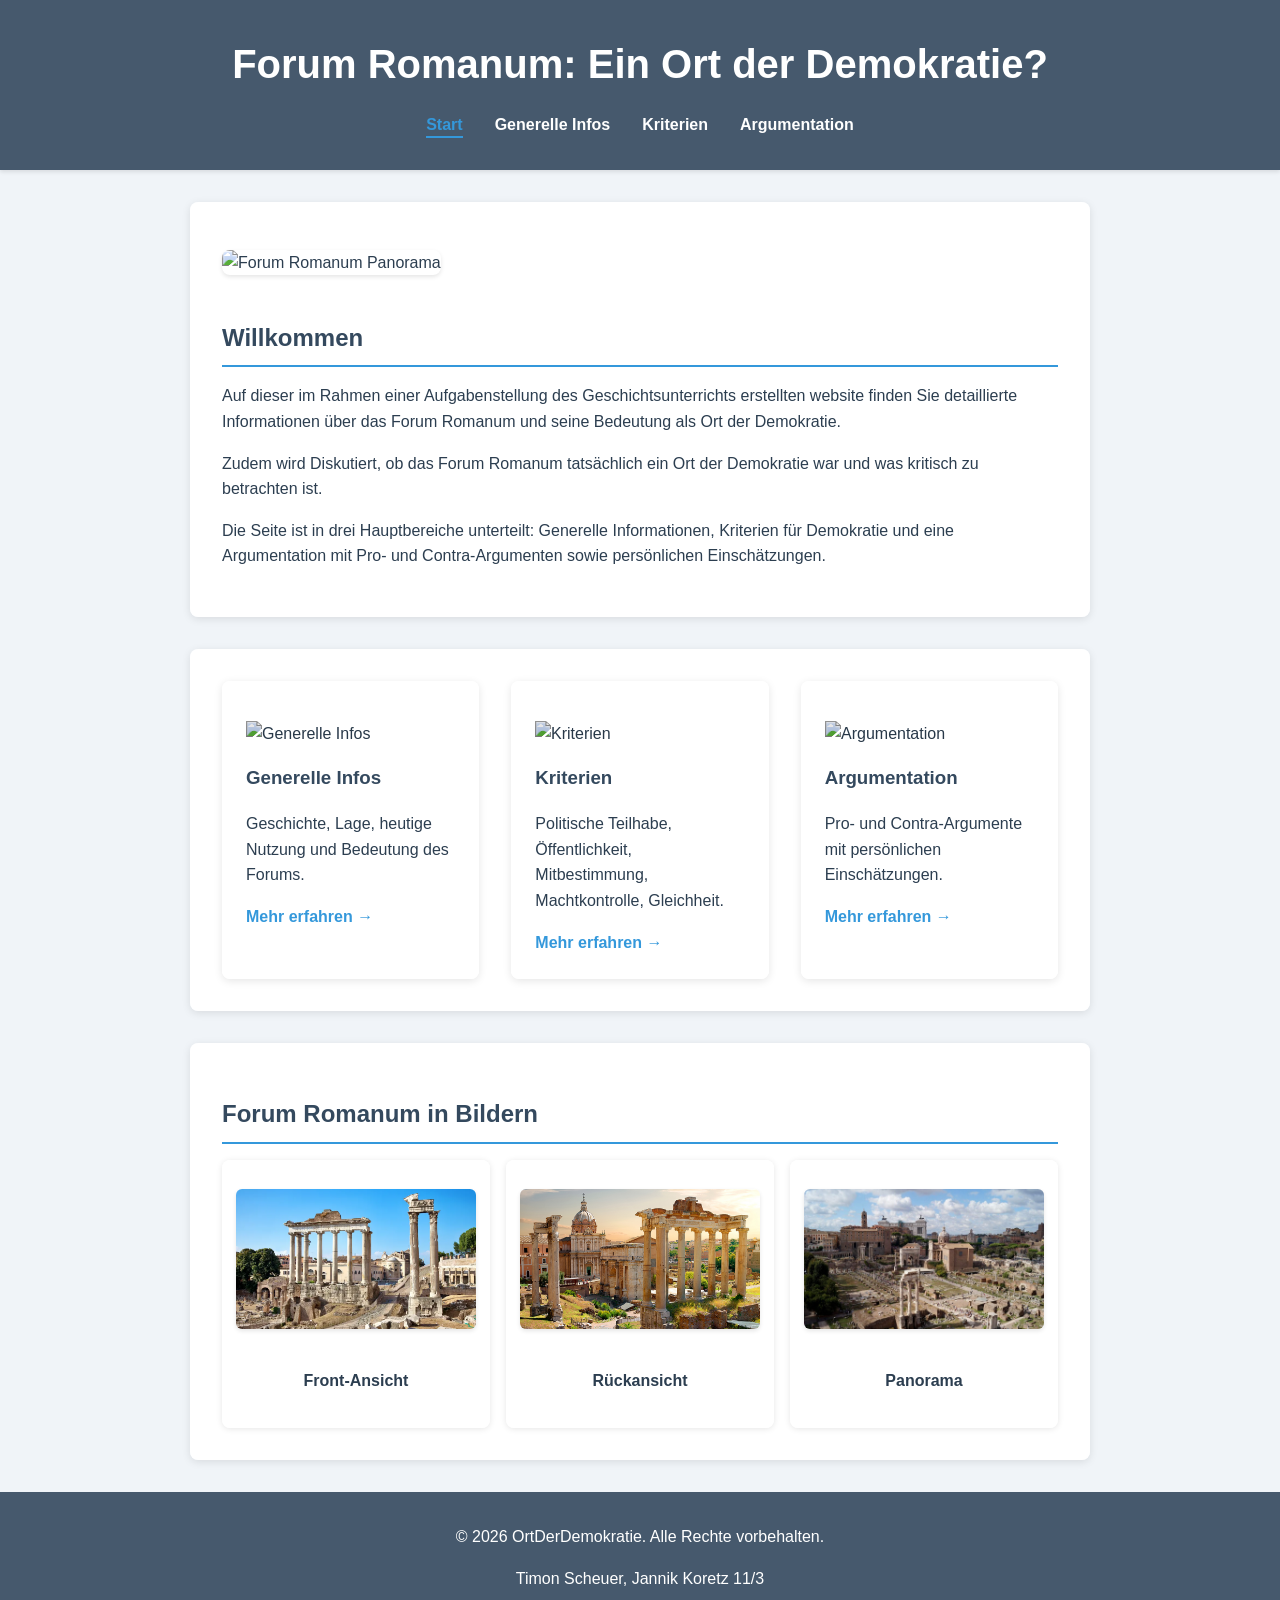
==== index.html @ 0df6974a "preview" ====
<!DOCTYPE html>
<html lang="de">
<head>
    <meta charset="UTF-8" />
    <meta name="viewport" content="width=device-width, initial-scale=1.0" />
    <title>Forum Romanum: Ort der Demokratie</title>
    <link rel="stylesheet" href="css/styles.css" />
</head>
<body>
    <header>
        <h1>Forum Romanum: Ein Ort der Demokratie?</h1>
        <nav>
            <ul>
                <li><a href="index.html" class="active">Start</a></li>
                <li><a href="sites/general.html">Generelle Infos</a></li>
                <li><a href="sites/criteria.html">Kriterien</a></li>
                <li><a href="sites/argumentation.html">Argumentation</a></li>
            </ul>
        </nav>
    </header>

    <main>
        <section class="hero">
            <img src="imgs/Forum_romanum_panorama.jpg" alt="Forum Romanum Panorama" class="hero-image" />
            <h2>Willkommen</h2>
            <p>Auf dieser im Rahmen einer Aufgabenstellung des Geschichtsunterrichts erstellten website finden Sie detaillierte Informationen über das Forum Romanum und seine Bedeutung als Ort der Demokratie.</p>
            <p>Zudem wird Diskutiert, ob das Forum Romanum tatsächlich ein Ort der Demokratie war und was kritisch zu betrachten ist.</p>
            <p>Die Seite ist in drei Hauptbereiche unterteilt: Generelle Informationen, Kriterien für Demokratie und eine Argumentation mit Pro- und Contra-Argumenten sowie persönlichen Einschätzungen.</p>
        </section>

        <section class="cards">
            <div class="card">
                <img src="imgs/generelle-info-icon.png" alt="Generelle Infos" />
                <h3>Generelle Infos</h3>
                <p>Geschichte, Lage, heutige Nutzung und Bedeutung des Forums.</p>
                <a href="sites/general.html">Mehr erfahren →</a>
            </div>
            <div class="card">
                <img src="imgs/kriterien-icon.png" alt="Kriterien" />
                <h3>Kriterien</h3>
                <p>Politische Teilhabe, Öffentlichkeit, Mitbestimmung, Machtkontrolle, Gleichheit.</p>
                <a href="sites/criteria.html">Mehr erfahren →</a>
            </div>
            <div class="card">
                <img src="imgs/argumentation-icon.png" alt="Argumentation" />
                <h3>Argumentation</h3>
                <p>Pro- und Contra-Argumente mit persönlichen Einschätzungen.</p>
                <a href="sites/argumentation.html">Mehr erfahren →</a>
            </div>
        </section>

        <section class="image-cards">
            <h2>Forum Romanum in Bildern</h2>
            <div class="image-card-grid">
                <article class="image-card">
                    <img src="imgs/front.webp" alt="Forum Romanum Frontansicht" />
                    <h4>Front-Ansicht</h4>
                </article>
                <article class="image-card">
                    <img src="imgs/back.jpg" alt="Forum Romanum Rückansicht" />
                    <h4>Rückansicht</h4>
                </article>
                <article class="image-card">
                    <img src="imgs/view.jpg" alt="Forum Romanum Gesamtansicht" />
                    <h4>Panorama</h4>
                </article>
            </div>
        </section>
    </main>

    <footer>
        <p>&copy; 2026 OrtDerDemokratie. Alle Rechte vorbehalten.</p>
        <p>Timon Scheuer, Jannik Koretz 11/3</p>
    </footer>
</body>
</html>
---- css/styles.css ----
body {
    font-family: 'Segoe UI', Tahoma, Geneva, Verdana, sans-serif;
    line-height: 1.6;
    margin: 0;
    padding: 0;
    background-color: #f0f4f8;
    color: #2c3e50;
    min-height: 100vh;
    animation: fadeIn 1s ease-in;
}

@keyframes fadeIn {
    from { opacity: 0; }
    to { opacity: 1; }
}

header {
    background-color: rgba(52, 73, 94, 0.9);
    backdrop-filter: blur(10px);
    color: white;
    text-align: center;
    padding: 2rem 1rem;
    box-shadow: 0 2px 4px rgba(0,0,0,0.1);
    position: relative;
}

h1 {
    margin: 0;
    font-size: 2.5rem;
    animation: slideDown 0.8s ease-out;
}

@keyframes slideDown {
    from { transform: translateY(-20px); opacity: 0; }
    to { transform: translateY(0); opacity: 1; }
}

nav ul {
    list-style: none;
    padding: 0;
    margin: 1rem 0 0 0;
    display: flex;
    justify-content: center;
    gap: 2rem;
    flex-wrap: wrap;
}

nav a {
    color: white;
    text-decoration: none;
    font-weight: bold;
    position: relative;
    transition: all 0.3s ease;
}

nav a::after {
    content: '';
    position: absolute;
    width: 0;
    height: 2px;
    bottom: -5px;
    left: 0;
    background-color: #3498db;
    transition: width 0.3s ease;
}

nav a:hover::after,
nav a.active::after {
    width: 100%;
}

nav a:hover,
nav a.active {
    color: #3498db;
    transform: scale(1.05);
}

main {
    max-width: 900px;
    margin: 2rem auto;
    padding: 0 1rem;
}

section {
    background: rgba(255, 255, 255, 0.95);
    backdrop-filter: blur(5px);
    padding: 2rem;
    border-radius: 8px;
    box-shadow: 0 2px 8px rgba(0,0,0,0.1);
    margin-bottom: 2rem;
    animation: slideUp 0.6s ease-out;
}

section img {
    max-width: 100%;
    height: auto;
    border-radius: 8px;
    margin: 1rem 0;
    box-shadow: 0 2px 4px rgba(0,0,0,0.1);
}

@keyframes slideUp {
    from { transform: translateY(20px); opacity: 0; }
    to { transform: translateY(0); opacity: 1; }
}

.hero-image {
    width: 100%;
    height: 250px;
    object-fit: cover;
    border-radius: 8px;
    margin-bottom: 1.5rem;
    animation: imageZoom 1s ease-out;
}

@keyframes imageZoom {
    from { transform: scale(0.95); opacity: 0; }
    to { transform: scale(1); opacity: 1; }
}

.cards {
    display: grid;
    grid-template-columns: repeat(auto-fit, minmax(250px, 1fr));
    gap: 2rem;
    margin-top: 2rem;
}

.card {
    background: rgba(255, 255, 255, 0.95);
    backdrop-filter: blur(5px);
    padding: 1.5rem;
    border-radius: 8px;
    box-shadow: 0 2px 8px rgba(0,0,0,0.1);
    transition: all 0.3s ease;
    animation: slideUp 0.6s ease-out;
}

.card:hover {
    transform: translateY(-5px);
    box-shadow: 0 4px 12px rgba(0,0,0,0.15);
}

.card img {
    width: 48px;
    height: 48px;
    object-fit: contain;
    border-radius: 0;
    box-shadow: none;
    margin-bottom: 1rem;
    filter: brightness(0.9);
    transition: filter 0.3s ease;
}

.card:hover img {
    filter: brightness(1.1);
}

.card h3 {
    color: #34495e;
    margin-top: 0;
}

.card a {
    color: #3498db;
    text-decoration: none;
    font-weight: bold;
    transition: all 0.3s ease;
}

.card a:hover {
    color: #2980b9;
    transform: translateX(3px);
}

h2 {
    color: #34495e;
    border-bottom: 2px solid #3498db;
    padding-bottom: 0.5rem;
    margin-bottom: 1rem;
}

ul {
    list-style-type: disc;
    padding-left: 1.5rem;
}

.argument {
    margin-bottom: 1.5rem;
    padding: 1.5rem;
    background: rgba(236, 240, 241, 0.8);
    border-left: 4px solid #3498db;
    border-radius: 8px;
    transition: all 0.3s ease;
}

.argument:hover {
    background: rgba(213, 219, 219, 0.9);
    transform: translateX(5px);
}

footer {
    text-align: center;
    padding: 1rem;
    background-color: rgba(52, 73, 94, 0.9);
    backdrop-filter: blur(10px);
    color: white;
}

.criteria-table {
    width: 100%;
    border-collapse: collapse;
    margin-top: 1.5rem;
    box-shadow: none;
}

.criteria-table th,
.criteria-table td {
    border: none;
    border-bottom: 1px solid #d1e2ef;
    padding: 0.8rem 0.75rem;
    text-align: left;
    vertical-align: top;
    line-height: 1.5;
}

.criteria-table th {
    background-color: #f6fbff;
    color: #2c4c6d;
    font-weight: 700;
    font-size: 0.95rem;
    letter-spacing: 0.03em;
}

.criteria-table tbody tr:nth-child(odd) {
    background-color: #ffffff;
}

.criteria-table tbody tr:nth-child(even) {
    background-color: #f8fbfe;
}

.criteria-table tbody tr:hover {
    background-color: #eaf4fb;
    transform: none;
}

.criteria-table td:first-child {
    width: 30%;
    color: #30506f;
    font-weight: 600;
    border-right: 1px solid #d1e2ef;
}

.criteria-table td:last-child {
    color: #405a70;
    font-weight: 400;
}

.image-grid {
    display: grid;
    grid-template-columns: repeat(auto-fit, minmax(160px, 1fr));
    gap: 0.85rem;
    margin: 1rem 0 1.5rem;
}

.image-grid img {
    width: 100%;
    height: 130px;
    object-fit: cover;
    border-radius: 6px;
    border: 1px solid rgba(0, 0, 0, 0.12);
}

.feature-with-image {
    display: grid;
    grid-template-columns: minmax(170px, 240px) 1fr;
    gap: 1rem;
    align-items: center;
    margin-bottom: 1rem;
}

.feature-with-image img {
    width: 100%;
    height: auto;
    border-radius: 8px;
    object-fit: cover;
    border: 1px solid rgba(0,0,0,0.12);
}

.image-cards {
    margin-top: 2rem;
}

.image-card-grid {
    display: grid;
    grid-template-columns: repeat(auto-fit, minmax(180px, 1fr));
    gap: 1rem;
}

.image-card {
    background: rgba(255,255,255,0.95);
    padding: 0.85rem;
    border-radius: 8px;
    box-shadow: 0 1px 6px rgba(0,0,0,0.1);
    text-align: center;
    transition: transform 0.2s ease, box-shadow 0.2s ease;
}

.image-card:hover {
    transform: translateY(-3px);
    box-shadow: 0 2px 12px rgba(0,0,0,0.14);
}

.image-card img {
    width: 100%;
    height: 140px;
    object-fit: cover;
    border-radius: 6px;
    margin-bottom: 0.6rem;
}

.info-intro {
    padding: 1.2rem;
    background: rgba(255,255,255,0.95);
    border-radius: 10px;
    box-shadow: 0 2px 8px rgba(0,0,0,0.08);
    margin: 1rem 0;
}

.info-grid {
    display: grid;
    grid-template-columns: 1fr minmax(220px, 280px);
    gap: 1.2rem;
    align-items: start;
}

.info-image img {
    width: 100%;
    height: auto;
    border-radius: 8px;
    border: 1px solid rgba(0,0,0,0.12);
    object-fit: cover;
}

.info-text h2 {
    margin-top: 0;
}

.info-text h3 {
    margin: 1rem 0 0.5rem;
    color: #2c4c6d;
}

.info-text h4 {
    margin: 0.7rem 0 0.3rem;
    font-weight: 600;
}

.info-text p {
    margin: 0.45rem 0 0.9rem;
    line-height: 1.55;
}
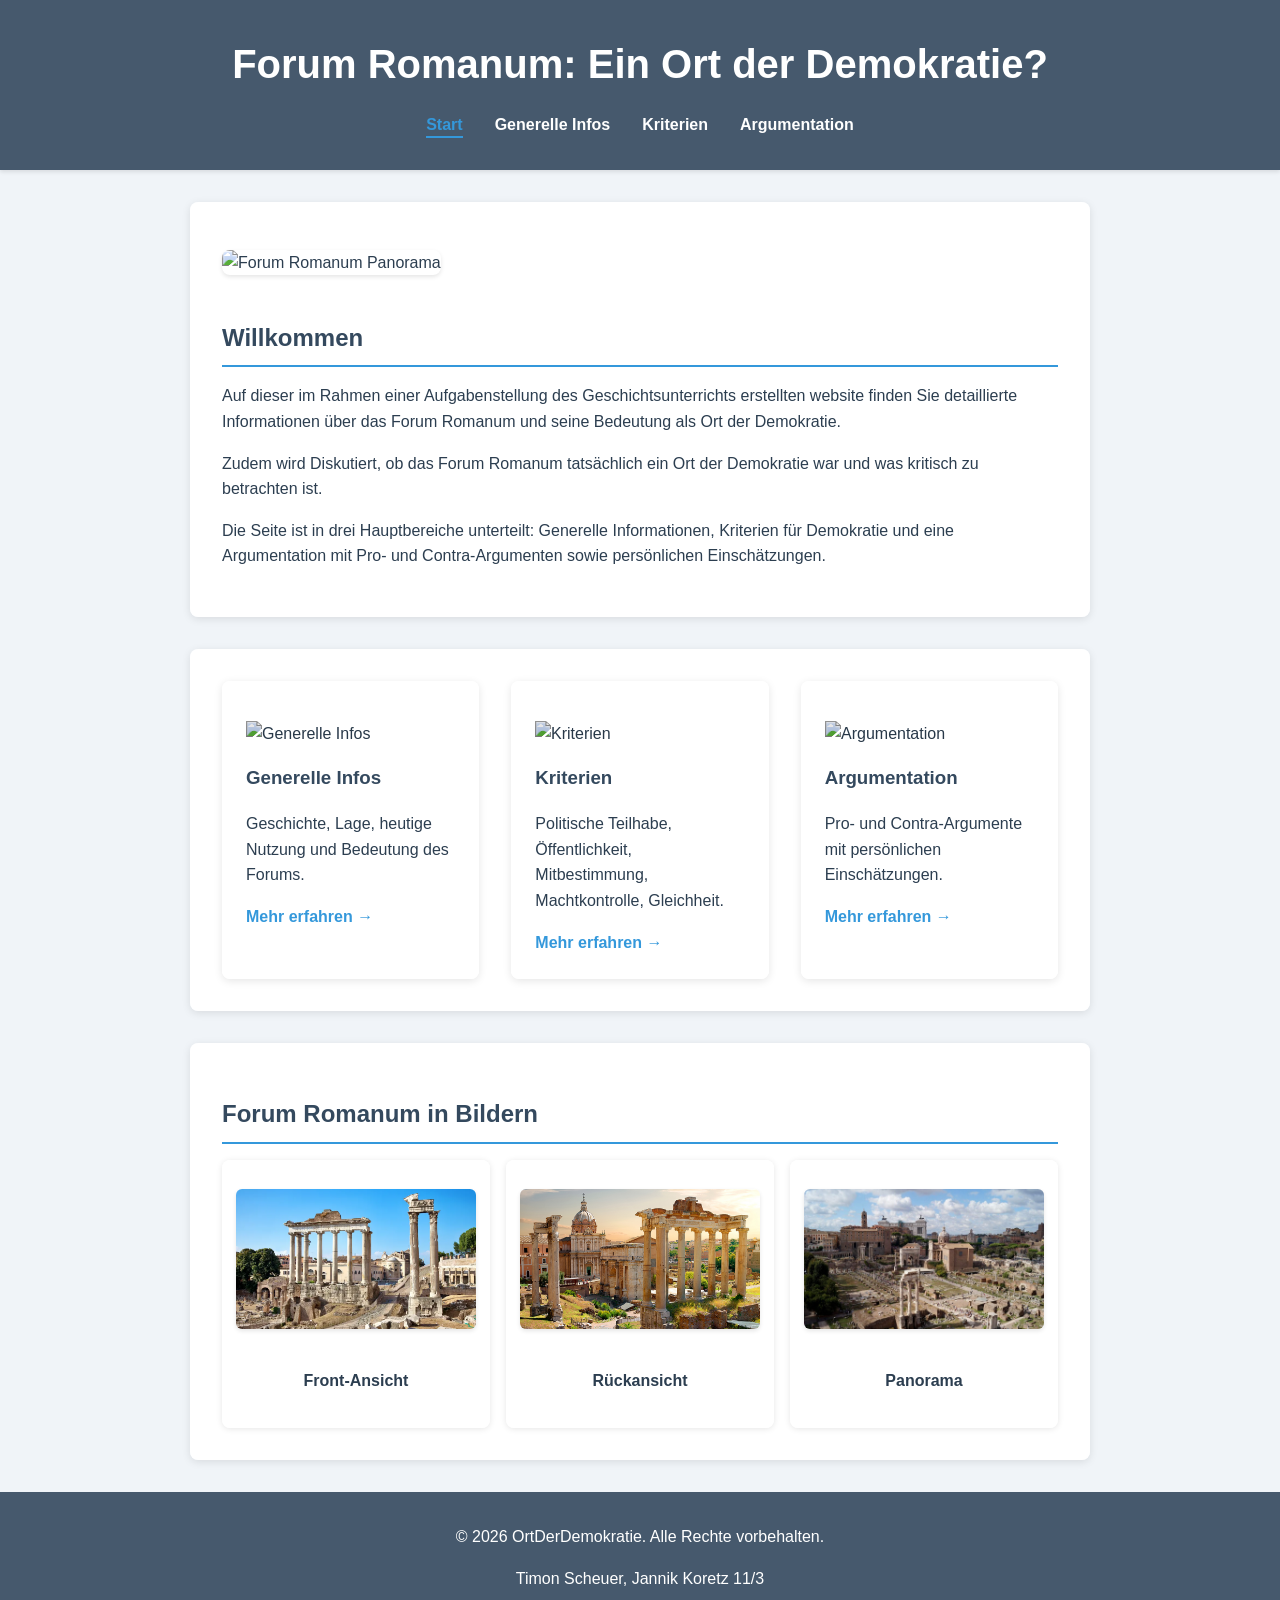
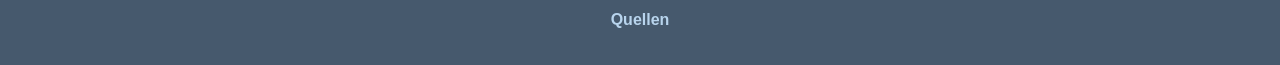
==== commit 5269cb03: "26.02.2026" ====
--- a/index.html
+++ b/index.html
@@ -71,6 +71,7 @@
     <footer>
         <p>&copy; 2026 OrtDerDemokratie. Alle Rechte vorbehalten.</p>
         <p>Timon Scheuer, Jannik Koretz 11/3</p>
+        <p><a href="sites/quellen.html">Quellen</a></p>
     </footer>
 </body>
 </html>
--- a/css/styles.css
+++ b/css/styles.css
@@ -206,6 +206,17 @@
     color: white;
 }
 
+footer a {
+    color: #b8d4ed;
+    text-decoration: none;
+    font-weight: 600;
+}
+
+footer a:hover {
+    color: #f0f6ff;
+    text-decoration: underline;
+}
+
 .criteria-table {
     width: 100%;
     border-collapse: collapse;
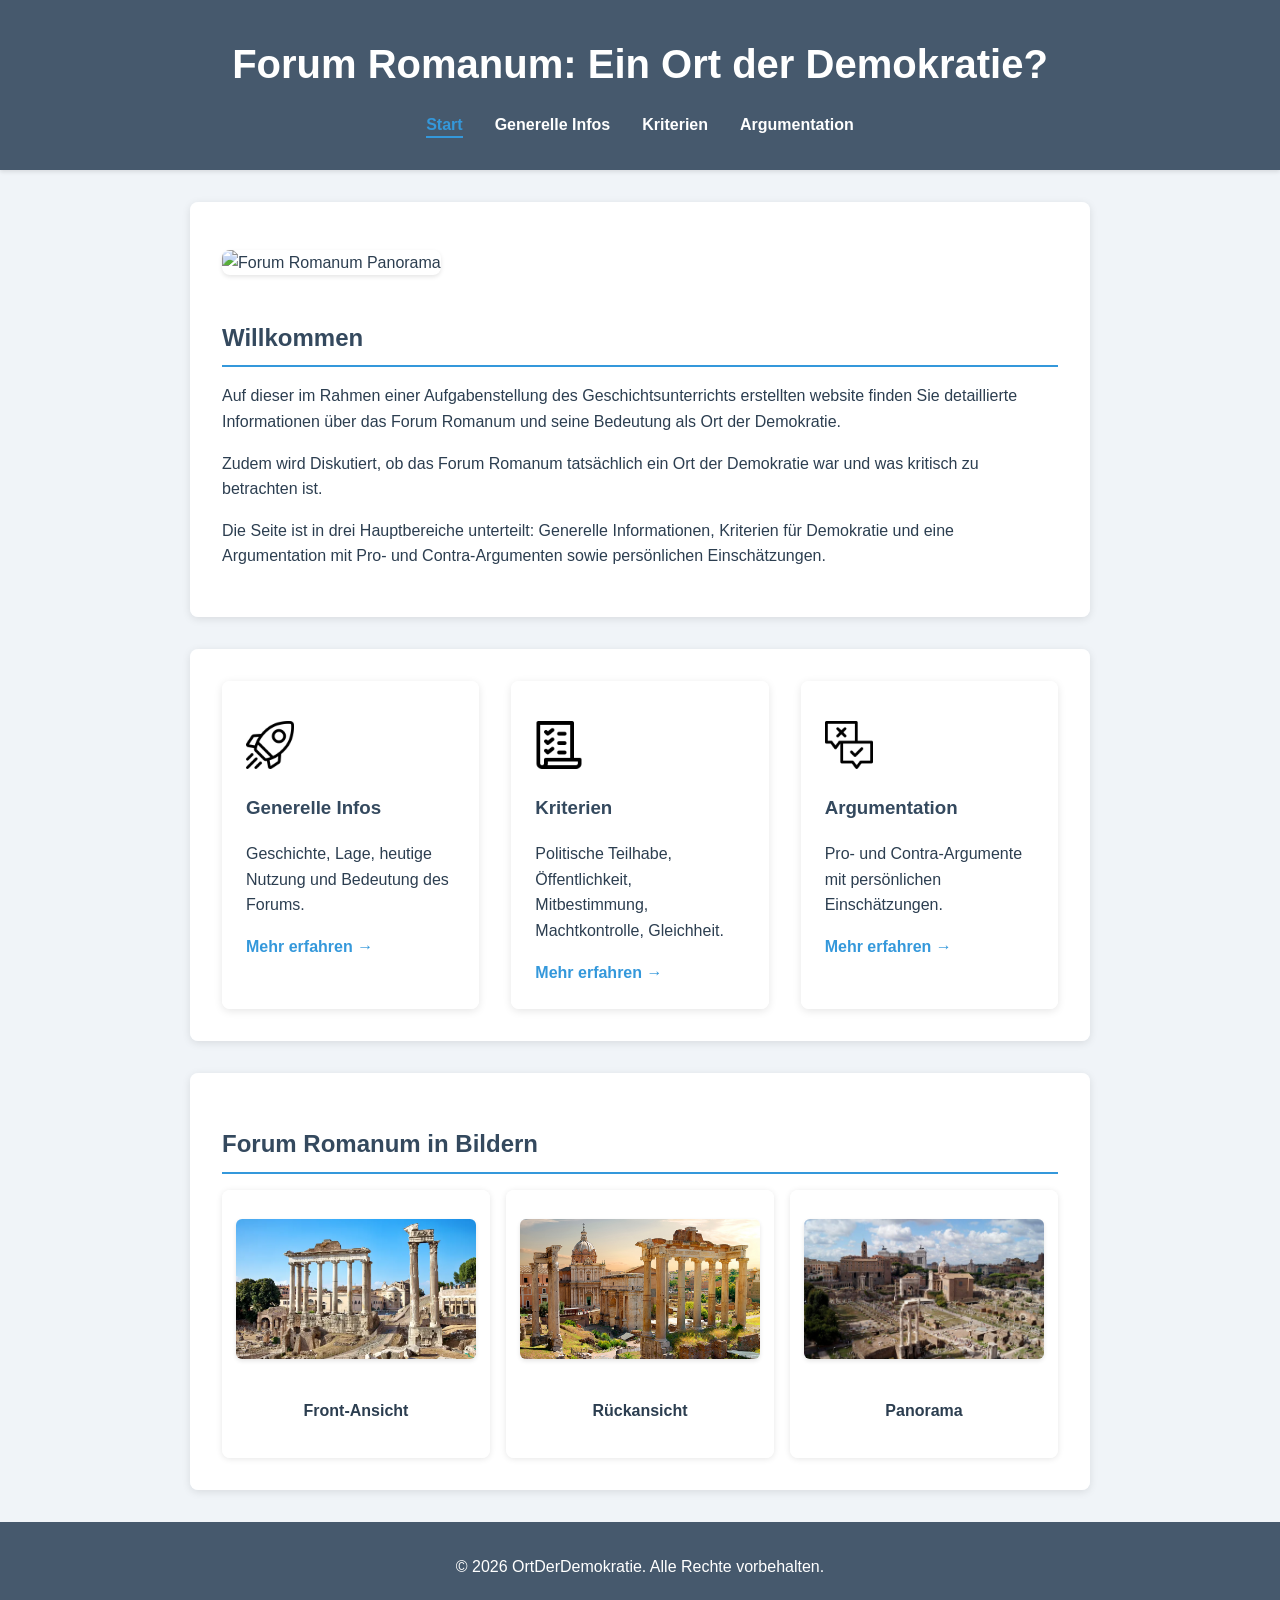
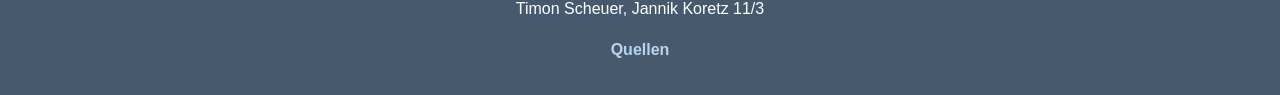
==== commit c3fd3664: "final" ====
--- a/index.html
+++ b/index.html
@@ -30,19 +30,19 @@
 
         <section class="cards">
             <div class="card">
-                <img src="imgs/generelle-info-icon.png" alt="Generelle Infos" />
+                <img src="imgs/shuttle.png" alt="Generelle Infos" />
                 <h3>Generelle Infos</h3>
                 <p>Geschichte, Lage, heutige Nutzung und Bedeutung des Forums.</p>
                 <a href="sites/general.html">Mehr erfahren →</a>
             </div>
             <div class="card">
-                <img src="imgs/kriterien-icon.png" alt="Kriterien" />
+                <img src="imgs/checklist.png" alt="Kriterien" />
                 <h3>Kriterien</h3>
                 <p>Politische Teilhabe, Öffentlichkeit, Mitbestimmung, Machtkontrolle, Gleichheit.</p>
                 <a href="sites/criteria.html">Mehr erfahren →</a>
             </div>
             <div class="card">
-                <img src="imgs/argumentation-icon.png" alt="Argumentation" />
+                <img src="imgs/controversial.png" alt="Argumentation" />
                 <h3>Argumentation</h3>
                 <p>Pro- und Contra-Argumente mit persönlichen Einschätzungen.</p>
                 <a href="sites/argumentation.html">Mehr erfahren →</a>
